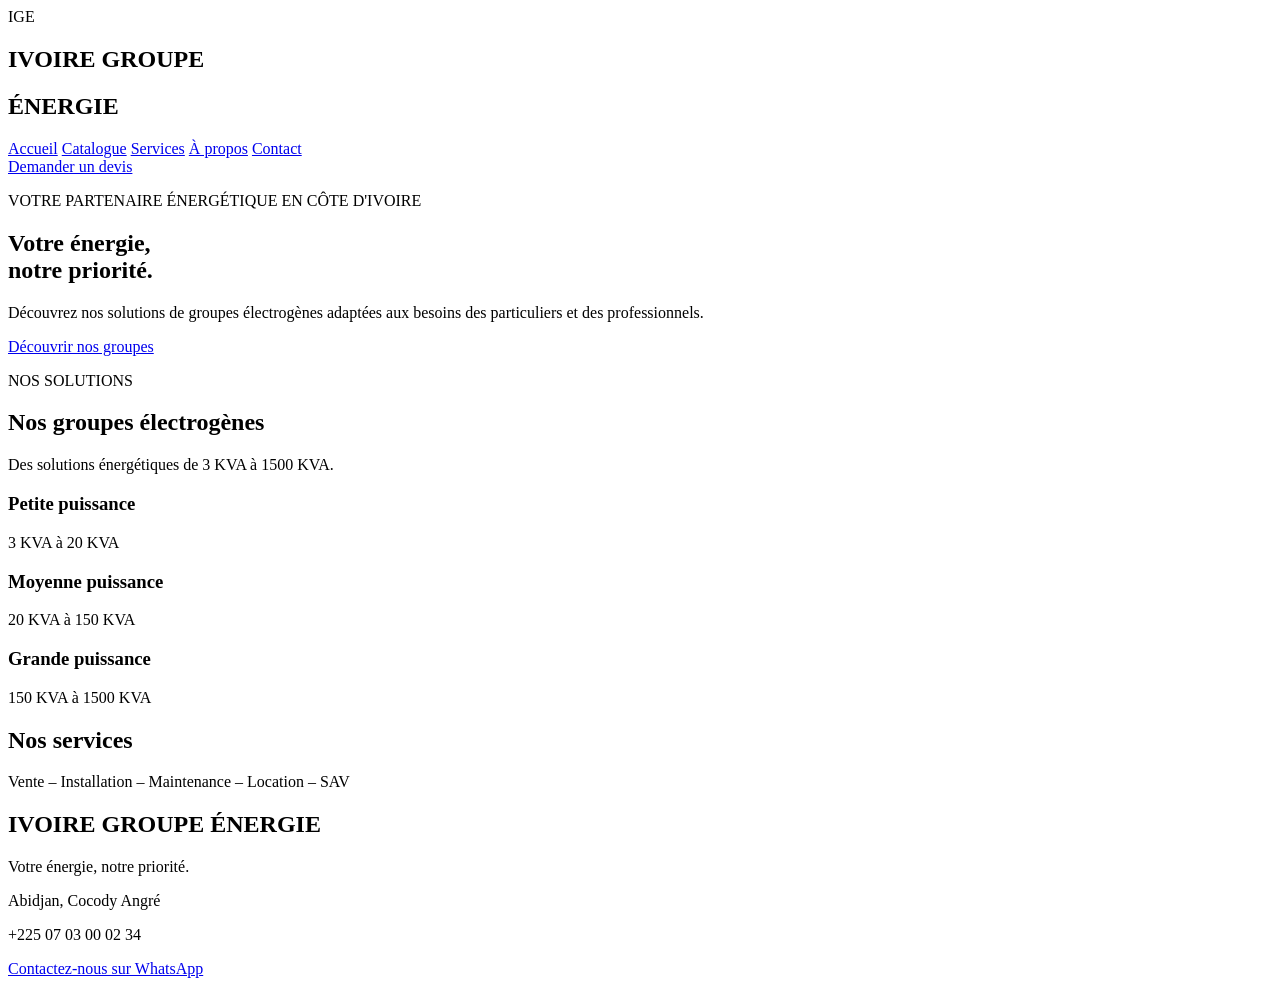
==== index.html @ 19301659 "Ajout de la structure de base du site web, y compris les fichiers HTML pour les pages d'accueil, à p" ====
<!DOCTYPE html>
<html lang="fr">
<head>
    <meta charset="UTF-8">
    <meta name="viewport" content="width=device-width, initial-scale=1.0">
    <title>votre partenaire énergétique en Côte d'Ivoire | Groupes électrogènes</title>
    <link rel="icon" href="logoiv/logoiv.png" type="image/x-icon"/>
    <link rel="stylesheet" href="css/style.css">
</head>

<body>

<header>
    <div class="logo">
        <span>IGE</span>
        <div>
            <h2>IVOIRE GROUPE</h2>
            <h2>ÉNERGIE</h2>
        </div>
    </div>

    <nav>
        <a href="index.html">Accueil</a>
        <a href="catalogue.html">Catalogue</a>
        <a href="services.html">Services</a>
        <a href="apropos.html">À propos</a>
        <a href="contact.html">Contact</a>
    </nav>

    <a class="contact-btn" href="https://wa.me/2250703000234">
        Demander un devis
    </a>
</header>

<section class="hero">
    <div class="hero-content">
        <p class="subtitle">VOTRE PARTENAIRE ÉNERGÉTIQUE EN CÔTE D'IVOIRE</p>

        <h1>
            Votre énergie,<br>
            <span>notre priorité.</span>
        </h1>

        <p class="description">
            Découvrez nos solutions de groupes électrogènes
            adaptées aux besoins des particuliers et des professionnels.
        </p>

        <a href="catalogue.html" class="main-btn">
            Découvrir nos groupes
        </a>
    </div>
</section>

<section class="catalogue">
    <p class="subtitle">NOS SOLUTIONS</p>
    <h2>Nos groupes électrogènes</h2>

    <p>Des solutions énergétiques de 3 KVA à 1500 KVA.</p>

    <div class="products">
        <div class="product">
            <h3>Petite puissance</h3>
            <p>3 KVA à 20 KVA</p>
        </div>

        <div class="product">
            <h3>Moyenne puissance</h3>
            <p>20 KVA à 150 KVA</p>
        </div>

        <div class="product">
            <h3>Grande puissance</h3>
            <p>150 KVA à 1500 KVA</p>
        </div>
    </div>
</section>

<section class="services">
    <h2>Nos services</h2>
    <p>Vente – Installation – Maintenance – Location – SAV</p>
</section>

<footer>
    <h2>IVOIRE GROUPE ÉNERGIE</h2>
    <p>Votre énergie, notre priorité.</p>
    <p>Abidjan, Cocody Angré</p>
    <p>+225 07 03 00 02 34</p>
    <a href="https://wa.me/2250703000234">Contactez-nous sur WhatsApp</a>
</footer>

<script src="js/script.js"></script>
</body>
</html>
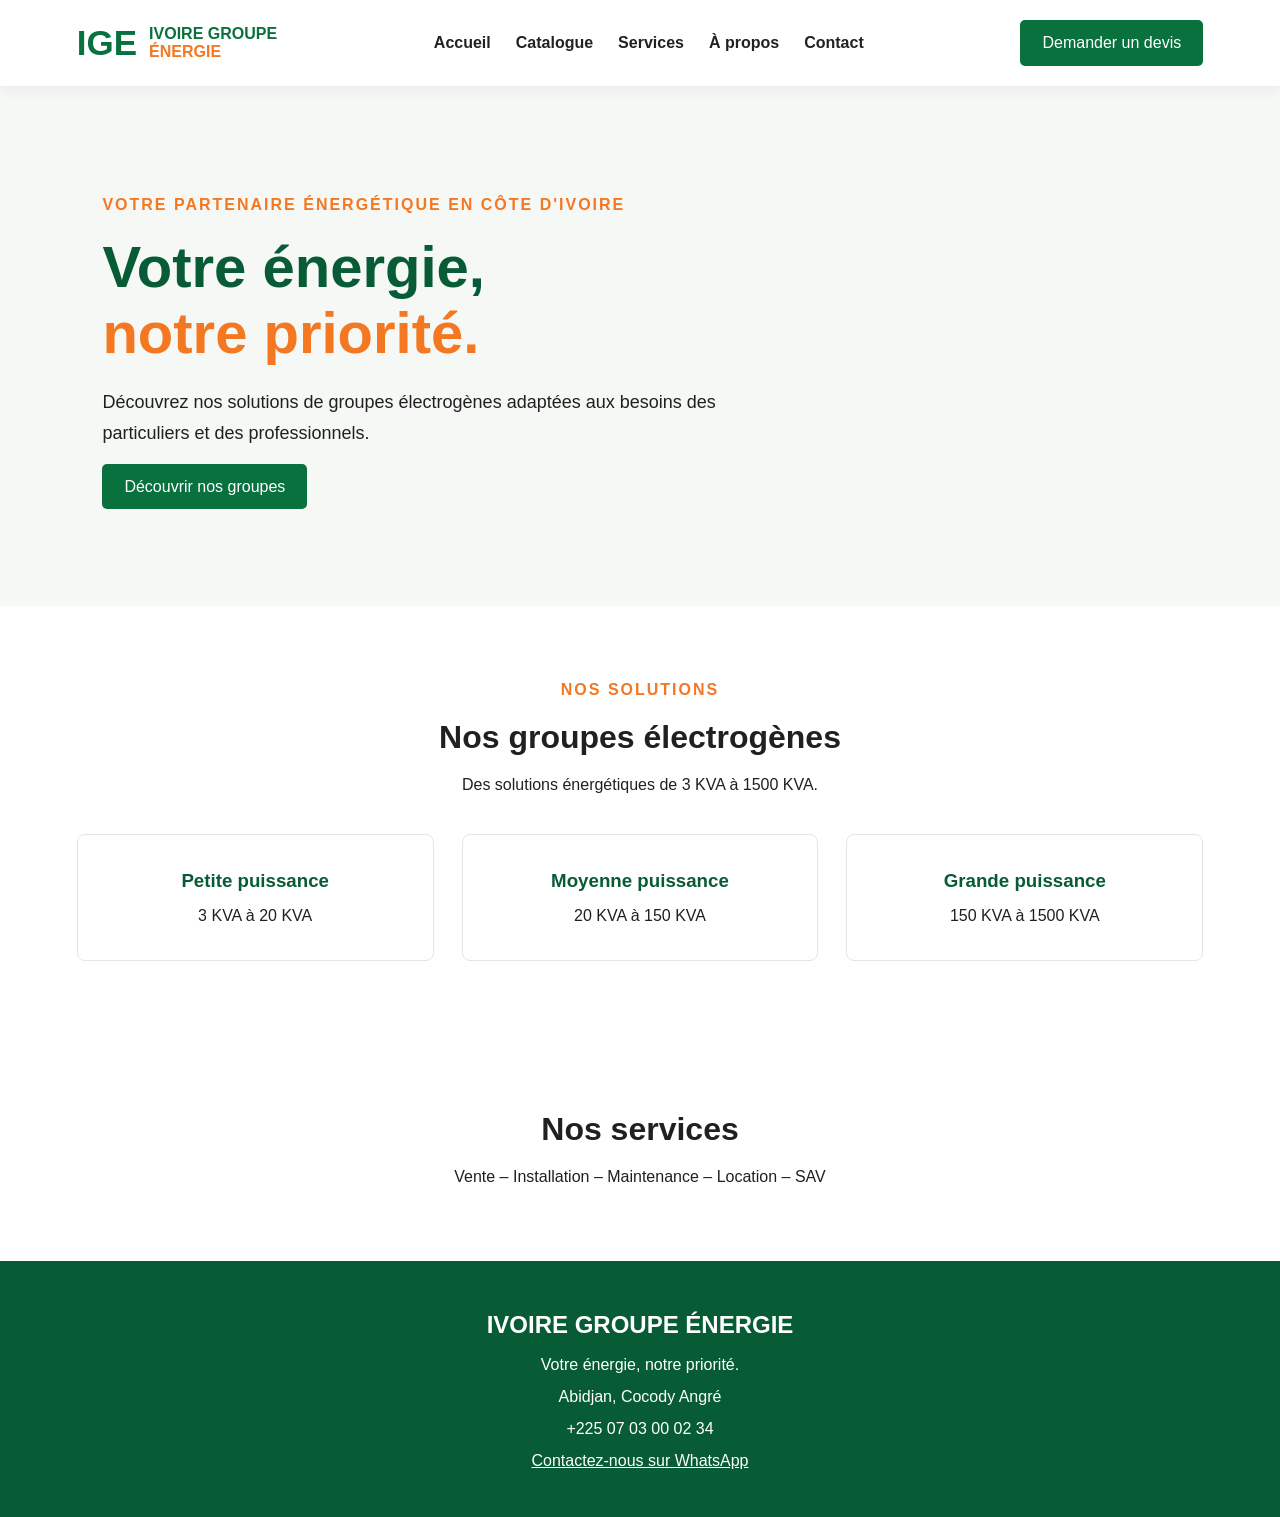
==== commit 8e5e56ce: "Mise à jour des images des produits dans le catalogue" ====
--- a/index.html
+++ b/index.html
@@ -6,7 +6,7 @@
     <meta name="viewport" content="width=device-width, initial-scale=1.0">
     <title>votre partenaire énergétique en Côte d'Ivoire | Groupes électrogènes</title>
     <link rel="icon" href="logoiv/logoiv.png" type="image/x-icon"/>
-    <link rel="stylesheet" href="css/style.css">
+    <link rel="stylesheet" href="CSS/style.css">
 </head>
 
 <body>
@@ -90,6 +90,6 @@
     <a href="https://wa.me/2250703000234">Contactez-nous sur WhatsApp</a>
 </footer>
 
-<script src="js/script.js"></script>
+<script src="JS/script.js"></script>
 </body>
 </html>
--- a/CSS/style.css
+++ b/CSS/style.css
@@ -0,0 +1,661 @@
+
+* {
+    margin: 0;
+    padding: 0;
+    box-sizing: border-box;
+}
+
+body {
+    font-family: Arial, sans-serif;
+    color: #202020;
+    background: #ffffff;
+}
+
+header {
+    display: flex;
+    justify-content: space-between;
+    align-items: center;
+    padding: 20px 6%;
+    background: #ffffff;
+    box-shadow: 0 3px 15px rgba(0,0,0,0.06);
+    position: sticky;
+    top: 0;
+    z-index: 1000;
+}
+
+.logo {
+    display: flex;
+    align-items: center;
+    gap: 12px;
+}
+
+.logo span {
+    color: #08713D;
+    font-size: 35px;
+    font-weight: 900;
+}
+
+.logo h2:first-child {
+    color: #08713D;
+    font-size: 16px;
+}
+
+.logo h2:last-child {
+    color: #F47721;
+    font-size: 16px;
+}
+
+nav {
+    display: flex;
+    gap: 25px;
+}
+
+nav a {
+    text-decoration: none;
+    color: #222222;
+    font-weight: bold;
+    transition: 0.3s ease;
+}
+
+nav a:hover {
+    color: #989491;
+}
+.contact-btn, .main-btn {
+    background: #08713D;
+    color: white;
+    text-decoration: none;
+    padding: 14px 22px;
+    border-radius: 5px;
+}
+
+.hero {
+    min-height: 520px;
+    padding: 100px 8%;
+    display: flex;
+    align-items: center;
+    background: #f5f8f5;
+}
+
+.hero-content {
+    max-width: 650px;
+}
+
+.subtitle {
+    color: #F47721;
+    font-weight: bold;
+    letter-spacing: 2px;
+    margin-bottom: 20px;
+}
+
+.hero h1 {
+    font-size: 58px;
+    line-height: 1.15;
+    color: #075B35;
+    margin-bottom: 20px;
+}
+
+.hero h1 span {
+    color: #F47721;
+}
+
+.description {
+    font-size: 18px;
+    line-height: 1.7;
+    margin-bottom: 30px;
+}
+
+.catalogue, .services {
+    text-align: center;
+    padding: 75px 6%;
+}
+
+.catalogue h2, .services h2 {
+    font-size: 32px;
+    margin-bottom: 20px;
+}
+
+.products {
+    display: flex;
+    gap: 25px;
+    justify-content: center;
+    margin-top: 40px;
+}
+
+.product {
+    padding: 35px 20px;
+    flex: 1;
+    border: 1px solid #e5e5e5;
+    border-radius: 8px;
+}
+
+.product h3 {
+    color: #075B35;
+    margin-bottom: 15px;
+}
+
+footer {
+    background: #075B35;
+    color: white;
+    text-align: center;
+    padding: 40px 20px;
+    line-height: 2;
+}
+
+footer a {
+    color: white;
+}
+
+@media (max-width: 768px) {
+    header {
+        flex-direction: column;
+        gap: 20px;
+    }
+
+    nav {
+        flex-wrap: wrap;
+        justify-content: center;
+    }
+
+    .hero {
+        padding: 65px 7%;
+    }
+
+    .hero h1 {
+        font-size: 40px;
+    }
+
+    .products {
+        flex-direction: column;
+    }
+}
+
+
+/* PAGE CATALOGUE */
+
+.catalogue-hero {
+    background: #f5f8f5;
+    text-align: center;
+    padding: 90px 20px;
+}
+
+.catalogue-hero h1 {
+    color: #075B35;
+    font-size: 42px;
+    margin-bottom: 20px;
+}
+
+.catalogue-hero p:last-child {
+    font-size: 17px;
+    color: #555;
+}
+
+.catalogue-section {
+    padding: 70px 6%;
+}
+
+.catalogue-heading {
+    text-align: center;
+    margin-bottom: 45px;
+}
+
+.catalogue-heading h2 {
+    color: #075B35;
+    font-size: 32px;
+    margin-bottom: 12px;
+}
+
+.products {
+    display: grid;
+    grid-template-columns: repeat(3, 1fr);
+    gap: 28px;
+}
+
+.product-card {
+    background: #ffffff;
+    border: 1px solid #e8e8e8;
+    border-radius: 10px;
+    overflow: hidden;
+    transition: 0.3s;
+}
+
+.product-card:hover {
+    transform: translateY(-6px);
+    box-shadow: 0 10px 30px rgba(0,0,0,0.10);
+}
+
+.product-card img {
+    width: 100%;
+    height: 230px;
+    object-fit: cover;
+    background: #f5f5f5;
+}
+
+.product-info {
+    padding: 25px;
+}
+
+.product-category {
+    color: #F47721;
+    font-size: 12px;
+    font-weight: bold;
+    letter-spacing: 1px;
+    margin-bottom: 12px;
+}
+
+.product-info h3 {
+    color: #075B35;
+    font-size: 20px;
+    margin-bottom: 12px;
+}
+
+.product-info p {
+    line-height: 1.6;
+    margin-bottom: 20px;
+}
+
+.product-btn {
+    display: inline-block;
+    background: #075B35;
+    color: white;
+    text-decoration: none;
+    padding: 13px 18px;
+    border-radius: 5px;
+    font-weight: bold;
+}
+
+.product-btn:hover {
+    background: #F47721;
+}
+
+.catalogue-more {
+    margin-top: 70px;
+    padding: 45px 20px;
+    background: #f5f8f5;
+    text-align: center;
+    border-radius: 10px;
+}
+
+.catalogue-more h2 {
+    color: #075B35;
+    margin-bottom: 15px;
+}
+
+.catalogue-more p {
+    margin-bottom: 25px;
+}
+
+@media (max-width: 768px) {
+    .products {
+        grid-template-columns: 1fr;
+    }
+
+    .catalogue-hero h1 {
+        font-size: 32px;
+    }
+
+    .catalogue-section {
+        padding: 45px 5%;
+    }
+}
+
+
+/* PAGE SERVICES */
+
+.services-hero {
+    background: #f5f8f5;
+    text-align: center;
+    padding: 95px 8%;
+}
+
+.services-hero h1 {
+    color: #075B35;
+    font-size: 43px;
+    max-width: 850px;
+    margin: 0 auto 20px;
+}
+
+.services-hero p:last-child {
+    max-width: 700px;
+    margin: auto;
+    line-height: 1.8;
+    color: #555;
+}
+
+.services-list {
+    padding: 80px 6%;
+}
+
+.services-heading {
+    text-align: center;
+    margin-bottom: 45px;
+}
+
+.services-heading h2 {
+    font-size: 32px;
+    color: #075B35;
+}
+
+.service-grid {
+    display: grid;
+    grid-template-columns: repeat(2, 1fr);
+    gap: 30px;
+}
+
+.service-card {
+    background: white;
+    border: 1px solid #e8e8e8;
+    border-radius: 10px;
+    overflow: hidden;
+    transition: 0.3s;
+}
+
+.service-card:hover {
+    transform: translateY(-5px);
+    box-shadow: 0 10px 25px rgba(0,0,0,0.08);
+}
+
+.service-card img {
+    width: 100%;
+    height: 260px;
+    object-fit: cover;
+    display: block;
+}
+
+.service-content {
+    padding: 28px;
+}
+
+.service-content span {
+    color: #F47721;
+    font-size: 14px;
+    font-weight: bold;
+}
+
+.service-content h3 {
+    color: #075B35;
+    font-size: 22px;
+    margin: 12px 0;
+}
+
+.service-content p {
+    color: #555;
+    line-height: 1.7;
+    margin-bottom: 22px;
+}
+
+.service-content a {
+    color: #08713D;
+    font-weight: bold;
+    text-decoration: none;
+}
+
+.service-content a:hover {
+    color: #F47721;
+}
+
+.service-banner {
+    background: #075B35;
+    color: white;
+    padding: 65px 8%;
+    text-align: center;
+}
+
+.service-banner h2 {
+    font-size: 34px;
+    margin-bottom: 18px;
+}
+
+.service-banner p:not(.subtitle) {
+    line-height: 1.8;
+    margin-bottom: 25px;
+}
+
+.service-banner a {
+    display: inline-block;
+    background: #F47721;
+    color: white;
+    padding: 14px 28px;
+    text-decoration: none;
+    border-radius: 5px;
+    font-weight: bold;
+}
+
+@media (max-width: 768px) {
+    .services-hero h1 {
+        font-size: 32px;
+    }
+
+    .service-grid {
+        grid-template-columns: 1fr;
+    }
+
+    .service-card img {
+        height: 220px;
+    }
+
+    .service-banner h2 {
+        font-size: 27px;
+    }
+}
+
+
+/* PAGE A PROPOS */
+
+.about-hero {
+    text-align: center;
+    padding: 90px 20px;
+    background: #f5f8f5;
+}
+
+.about-hero h1 {
+    color: #075B35;
+    font-size: 42px;
+    margin-bottom: 18px;
+}
+
+.about-hero p:last-child {
+    color: #555;
+    line-height: 1.8;
+}
+
+.about-presentation {
+    display: grid;
+    grid-template-columns: 1fr 1fr;
+    align-items: center;
+    gap: 55px;
+    padding: 85px 8%;
+}
+
+.about-image img {
+    width: 100%;
+    height: 420px;
+    object-fit: cover;
+    border-radius: 10px;
+}
+
+.about-text h2 {
+    color: #075B35;
+    font-size: 32px;
+    line-height: 1.3;
+    margin-bottom: 22px;
+}
+
+.about-text p:not(.subtitle) {
+    color: #555;
+    line-height: 1.8;
+    margin-bottom: 15px;
+}
+
+.about-values {
+    display: grid;
+    grid-template-columns: repeat(3, 1fr);
+    gap: 25px;
+    padding: 65px 6%;
+    background: #f5f8f5;
+}
+
+.value-card {
+    background: white;
+    padding: 35px 28px;
+    border-radius: 8px;
+    border-bottom: 3px solid #F47721;
+}
+
+.value-card h3 {
+    color: #075B35;
+    font-size: 22px;
+    margin-bottom: 18px;
+}
+
+.value-card p {
+    color: #555;
+    line-height: 1.8;
+}
+
+.about-zone {
+    text-align: center;
+    padding: 85px 8%;
+}
+
+.about-zone h2 {
+    color: #075B35;
+    font-size: 32px;
+    margin-bottom: 20px;
+}
+
+.about-zone p:not(.subtitle) {
+    max-width: 750px;
+    margin: 0 auto 30px;
+    color: #555;
+    line-height: 1.8;
+}
+
+@media (max-width: 768px) {
+
+    .about-hero h1 {
+        font-size: 32px;
+    }
+
+    .about-presentation {
+        grid-template-columns: 1fr;
+        padding: 50px 6%;
+        gap: 30px;
+    }
+
+    .about-image img {
+        height: 280px;
+    }
+
+    .about-text h2 {
+        font-size: 27px;
+    }
+
+    .about-values {
+        grid-template-columns: 1fr;
+        padding: 45px 6%;
+    }
+}
+
+
+/* PAGE CONTACT */
+
+.contact-hero {
+    background: #075B35;
+    color: white;
+    padding: 80px 8%;
+    text-align: center;
+}
+
+.contact-hero p {
+    color: #F47721;
+    font-weight: bold;
+    letter-spacing: 2px;
+}
+
+.contact-hero h1 {
+    font-size: 38px;
+    margin: 15px 0;
+}
+
+.contact-hero span {
+    display: block;
+    max-width: 650px;
+    margin: auto;
+    line-height: 1.7;
+}
+
+.contact-section {
+    display: grid;
+    grid-template-columns: 1fr 1.2fr;
+    gap: 50px;
+    padding: 70px 8%;
+}
+
+.contact-info h2,
+.contact-form h2 {
+    color: #075B35;
+    margin-bottom: 20px;
+}
+
+.contact-item {
+    margin-top: 30px;
+}
+
+.contact-item h3 {
+    color: #F47721;
+    margin-bottom: 8px;
+}
+
+.contact-form {
+    background: #f7f8f7;
+    padding: 30px;
+    border-radius: 10px;
+}
+
+.contact-form form {
+    display: flex;
+    flex-direction: column;
+    gap: 15px;
+}
+
+.contact-form input,
+.contact-form select,
+.contact-form textarea {
+    width: 100%;
+    padding: 14px;
+    border: 1px solid #ddd;
+    border-radius: 5px;
+    font-size: 15px;
+    background: white;
+}
+
+.contact-form textarea {
+    min-height: 130px;
+    resize: vertical;
+}
+
+.contact-form button {
+    background: #F47721;
+    color: white;
+    border: none;
+    padding: 15px;
+    border-radius: 5px;
+    font-size: 15px;
+    font-weight: bold;
+    cursor: pointer;
+}
+
+.contact-form button:hover {
+    background: #075B35;
+}
+
+@media (max-width: 768px) {
+    .contact-section {
+        grid-template-columns: 1fr;
+        padding: 45px 6%;
+    }
+
+    .contact-hero h1 {
+        font-size: 29px;
+    }
+}
